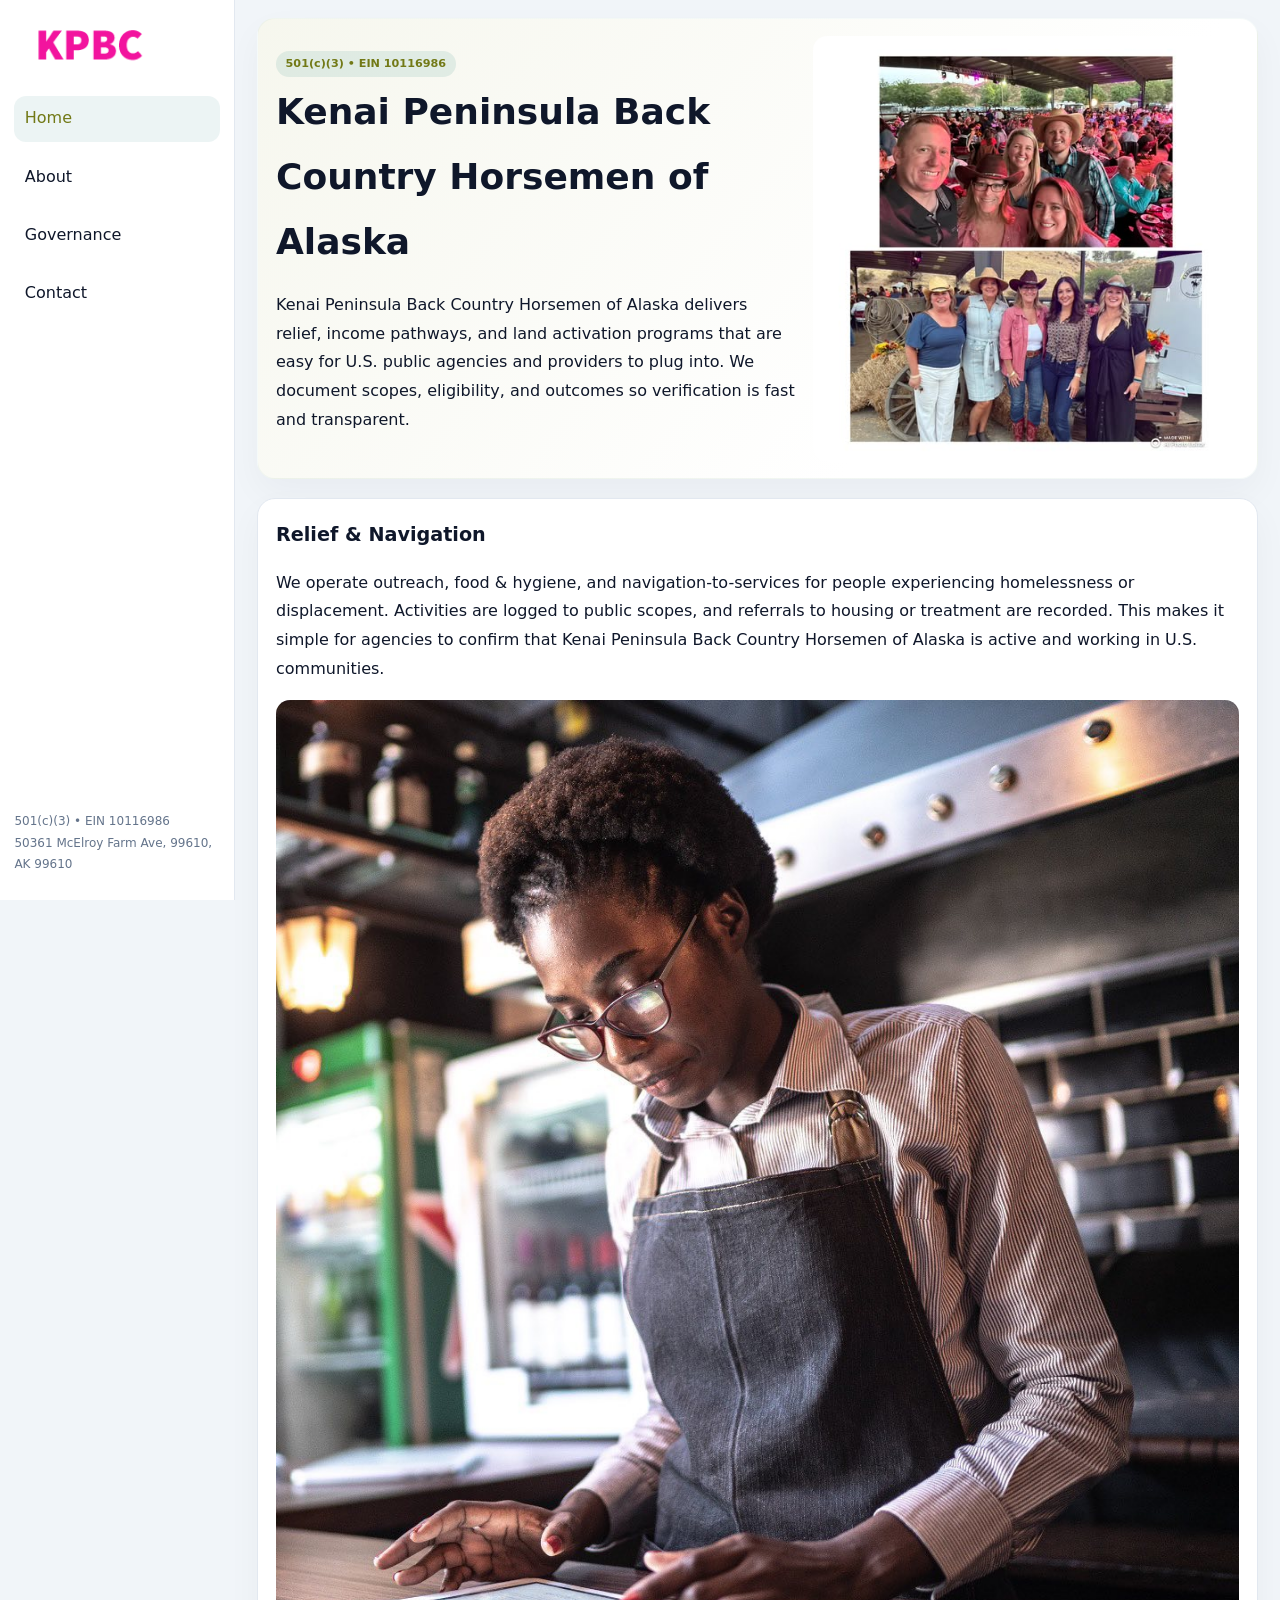
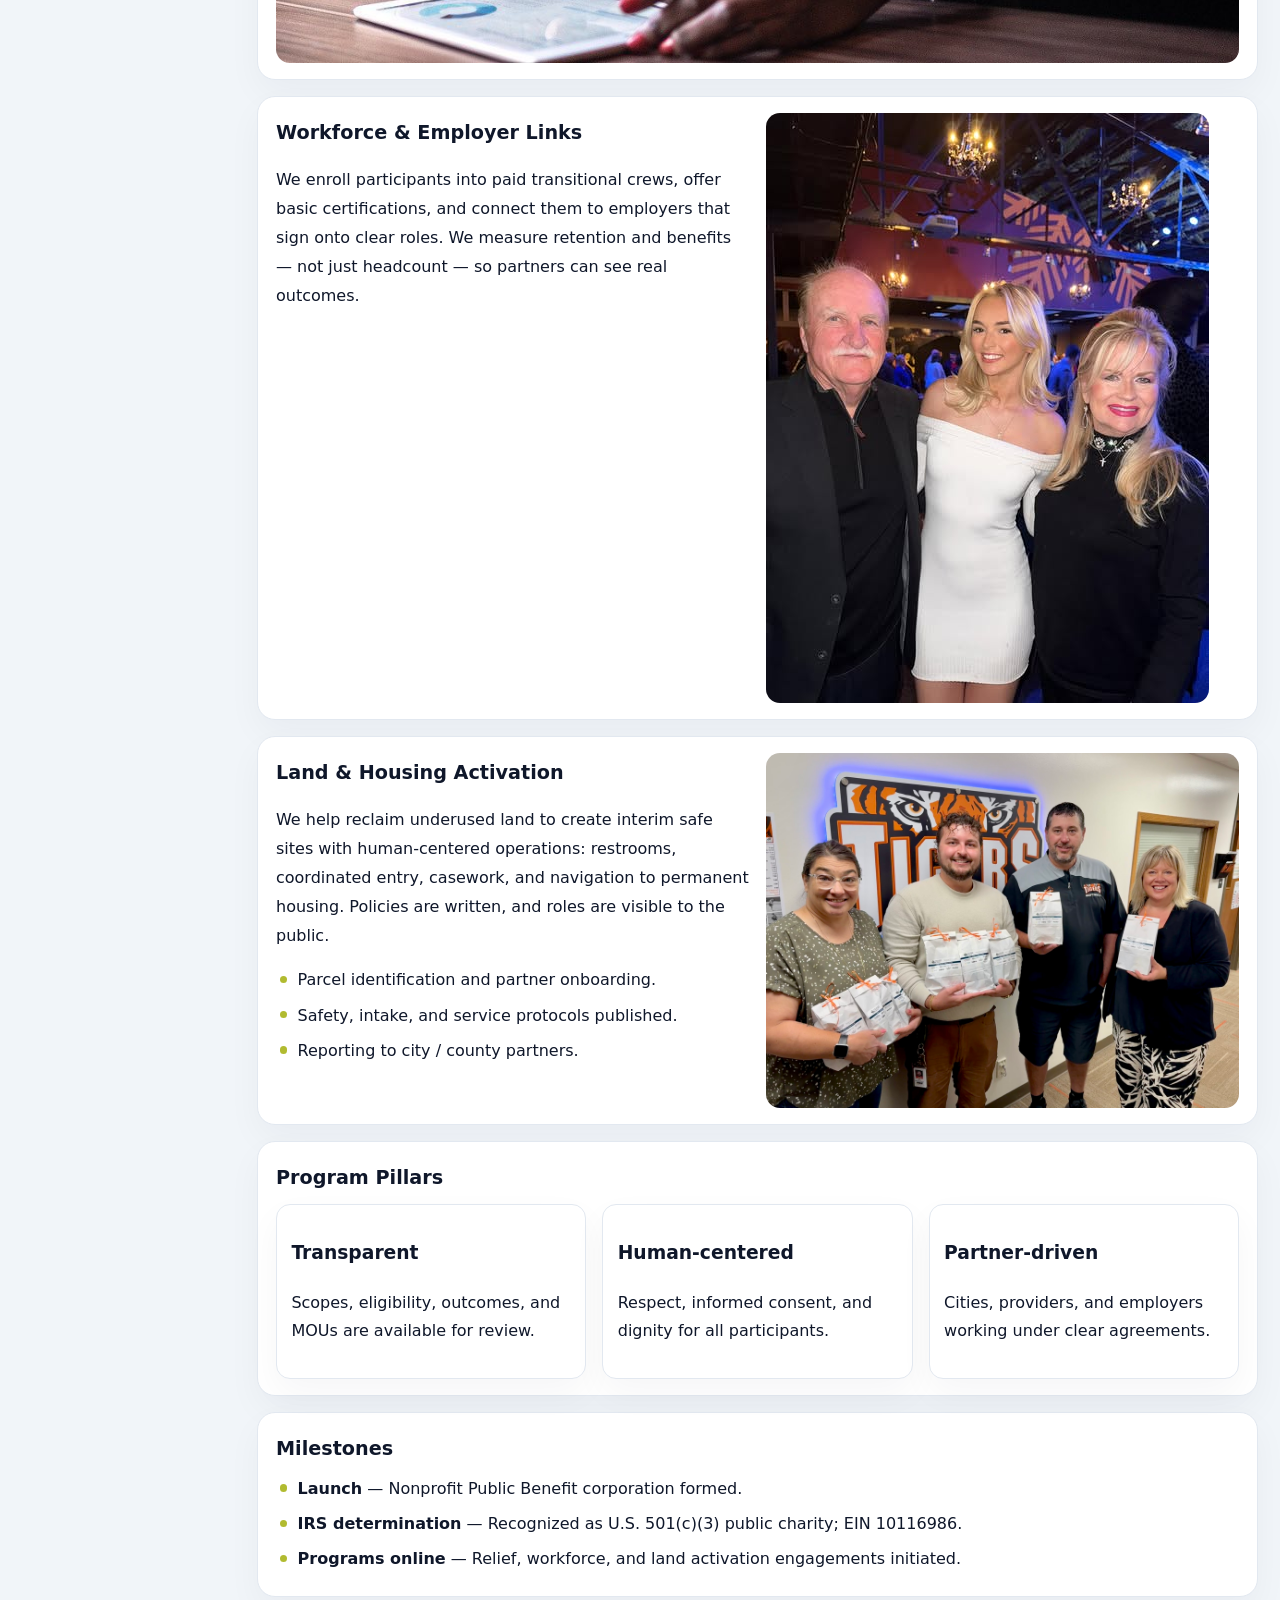
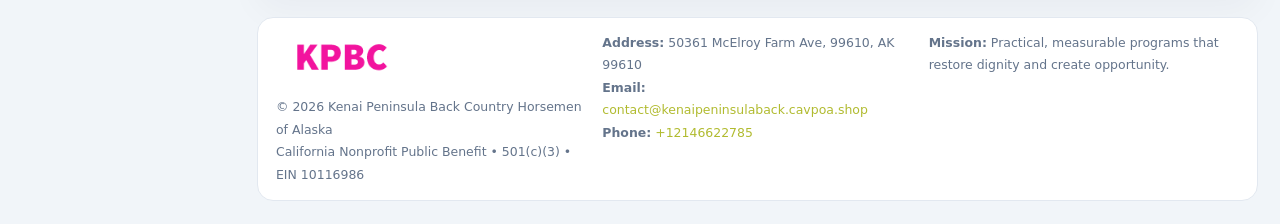
==== index.html @ e9eb06f0 "Initial commit" ====
<!doctype html><html lang="en"><head>
<meta charset="utf-8">
<meta name="viewport" content="width=device-width,initial-scale=1">
<title>Kenai Peninsula Back Country Horsemen of Alaska – Nonprofit • 2025</title>
<link rel="stylesheet" href="assets/styles.css">
<link rel="icon" href="images/logo.png">
<meta name="data-ein" content="10116986">
<meta name="data-name" content="Kenai Peninsula Back Country Horsemen of Alaska">
<meta name="data-email" content="contact@kenaipeninsulaback.cavpoa.shop">
<meta name="data-phone" content="+12146622785">
<meta name="data-address" content="50361 McElroy Farm Ave,
99610, AK 99610">
<meta name="data-map" content="50361+McElroy+Farm+Ave,+99610,+AK+99610">
  <meta name="description" content="Dedicated to community services, education, and direct relief, Kenai Peninsula Back Country Horsemen of Alaska collaborates with neighbors and partners to deliver practical help an.">
</head><body>
<div style="position:absolute;left:-9999px;top:-9999px;opacity:0" data-uniq="{{UNIQUE_BLOB}}">
  <span>Dedicated to community services, education, and direct relief, Kenai Peninsula Back Country Horsemen of Alaska collaborates with neighbors and partners to deliver practical help and long-term impact.</span><svg width="12" height="12" viewBox="0 0 12 12" xmlns="http://www.w3.org/2000/svg"><circle cx="6" cy="6" r="5" fill="#7c3aed"/></svg><img src="images/education.jpg" width="1" height="1" alt="" loading="lazy"/>
</div>

<div class="layout">
  <aside>
    <div class="c297cb17651"><a href="index.html"><img src="images/logo.png" alt="Kenai Peninsula Back Country Horsemen of Alaska"></a></div>
    <a class="navlink active" href="index.html">Home</a>
    <a class="navlink" href="about.html">About</a>
    <a class="navlink" href="governance.html">Governance</a>
    <a class="navlink" href="contact.html">Contact</a>
    <div class="info">
      501(c)(3) • EIN 10116986<br>
      50361 McElroy Farm Ave,
99610, AK 99610
    </div>
  </aside>

  <main>
    <section class="ce6ebd46c3c">
      <div>
        <span class="c7b98e2fbcd">501(c)(3) • EIN 10116986</span>
        <h1>Kenai Peninsula Back Country Horsemen of Alaska</h1>
        <p class="c48c79893e3">Kenai Peninsula Back Country Horsemen of Alaska delivers relief, income pathways, and land activation programs that are easy for U.S. public agencies and providers to plug into. We document scopes, eligibility, and outcomes so verification is fast and transparent.</p>
      </div>
      <img src="images/hero.jpg" alt="Community program">
    </section>

    <section class="section">
      <div class="block">
        <h2>Relief & Navigation</h2>
        <p>We operate outreach, food & hygiene, and navigation-to-services for people experiencing homelessness or displacement. Activities are logged to public scopes, and referrals to housing or treatment are recorded. This makes it simple for agencies to confirm that Kenai Peninsula Back Country Horsemen of Alaska is active and working in U.S. communities.</p>
        <img src="images/relief.jpg" alt="Relief" style="margin-top:.8rem">
      </div>

      <div class="block two-col">
        <div>
          <h2>Workforce & Employer Links</h2>
          <p>We enroll participants into paid transitional crews, offer basic certifications, and connect them to employers that sign onto clear roles. We measure retention and benefits — not just headcount — so partners can see real outcomes.</p>
        </div>
        <div>
          <img src="images/jobs.jpg" alt="Jobs">
        </div>
      </div>

      <div class="block two-col">
        <div>
          <h2>Land & Housing Activation</h2>
          <p>We help reclaim underused land to create interim safe sites with human-centered operations: restrooms, coordinated entry, casework, and navigation to permanent housing. Policies are written, and roles are visible to the public.</p>
          <ul class="timeline">
            <li>Parcel identification and partner onboarding.</li>
            <li>Safety, intake, and service protocols published.</li>
            <li>Reporting to city / county partners.</li>
          </ul>
        </div>
        <div>
          <img src="images/land.jpg" alt="Land activation">
        </div>
      </div>

      <div class="block">
        <h2>Program Pillars</h2>
        <div class="cards">
          <article class="cdac798b233">
            <h3>Transparent</h3>
            <p>Scopes, eligibility, outcomes, and MOUs are available for review.</p>
          </article>
          <article class="cdac798b233">
            <h3>Human-centered</h3>
            <p>Respect, informed consent, and dignity for all participants.</p>
          </article>
          <article class="cdac798b233">
            <h3>Partner-driven</h3>
            <p>Cities, providers, and employers working under clear agreements.</p>
          </article>
        </div>
      </div>

      <div class="block">
        <h2>Milestones</h2>
        <ul class="timeline">
          <li><strong>Launch</strong> — Nonprofit Public Benefit corporation formed.</li>
          <li><strong>IRS determination</strong> — Recognized as U.S. 501(c)(3) public charity; EIN 10116986.</li>
          <li><strong>Programs online</strong> — Relief, workforce, and land activation engagements initiated.</li>
        </ul>
      </div>
    </section>

    <footer>
      <div class="footer-grid">
        <div>
          <img src="images/logo.png" alt="" style="width:130px;margin-bottom:.35rem">
          <div class="small">© <span id="year"></span> Kenai Peninsula Back Country Horsemen of Alaska</div>
          <div class="small">California Nonprofit Public Benefit • 501(c)(3) • EIN 10116986</div>
        </div>
        <div>
          <div class="small"><strong>Address:</strong> 50361 McElroy Farm Ave,
99610, AK 99610</div>
          <div class="small"><strong>Email:</strong> <a href="mailto:contact@kenaipeninsulaback.cavpoa.shop">contact@kenaipeninsulaback.cavpoa.shop</a></div>
          <div class="small"><strong>Phone:</strong> <a href="tel:+12146622785">+12146622785</a></div>
        </div>
        <div>
          <div class="small"><strong>Mission:</strong> Practical, measurable programs that restore dignity and create opportunity.</div>
        </div>
      </div>
    </footer>
  </main>
</div>

<script>
(function(){
  function m(n){const e=document.querySelector('meta[name="'+n+'"]');return e?e.content:'';}
  function h(s){let x=2166136261>>>0;for(let i=0;i<s.length;i++){x^=s.charCodeAt(i);x=(x*16777619)>>>0;}return x>>>0;}
  const key = h((m('data-ein')||m('data-name')||'0').replace(/\s+/g,''));
  const H = key % 360, S = 55 + (key % 20), L = 46;
  const r = document.documentElement;
  r.style.setProperty('--brand',`hsl(${H} ${S}% ${L}%)`);
  r.style.setProperty('--brand-ink',`hsl(${H} ${Math.min(95,S+10)}% ${Math.max(20,L-18)}%)`);
  r.style.setProperty('--soft',`hsl(${H} ${Math.max(35,S-25)}% 95%)`);
  const y=document.getElementById('year');if(y)y.textContent=new Date().getFullYear();
})();
</script>
</body></html>
---- assets/styles.css ----
:root{
  --ink:#0f172a;
  --muted:#64748b;
  --paper:#ffffff;
  --line:#e2e8f0;
  --brand:#0f766e;
  --brand-ink:#115e59;
  --soft:#ecfdf3;
  --r:16px;
  --sh:0 14px 35px rgba(15,23,42,.04);
}
*{box-sizing:border-box}
html,body{height:100%}
body{
  margin:0;
  background:#f1f5f9;
  color:var(--ink);
  font-family:Inter,system-ui,-apple-system,BlinkMacSystemFont,Arial,sans-serif;
  line-height:1.8;
  -webkit-text-size-adjust:100%;
}
img{max-width:100%;height:auto;display:block;border-radius:14px}
a{color:var(--brand);text-decoration:none}
a:hover{text-decoration:underline}

/* LAYOUT WITH SIDEBAR */
.layout{
  display:flex;
  min-height:100vh;
}
aside{
  width:235px;
  background:#fff;
  border-right:1px solid var(--line);
  padding:1rem .9rem 1.5rem;
  position:sticky;
  top:0;
  height:100vh;
  display:flex;
  flex-direction:column;
  gap:.75rem;
}
.c297cb17651 img{width:150px}
.navlink{
  display:block;
  padding:.55rem .65rem;
  border-radius:12px;
  color:var(--ink);
  font-weight:500;
}
.navlink.active,
.navlink:hover{
  background:rgba(15,118,110,.08);
  color:var(--brand-ink);
  text-decoration:none;
}
aside .info{
  margin-top:auto;
  font-size:.75rem;
  color:var(--muted);
}

/* MAIN CONTENT */
main{
  flex:1;
  padding:1.1rem 1.4rem 1.4rem;
  width:100%;
}
.ce6ebd46c3c{
  background:linear-gradient(130deg,var(--soft),#fff 70%);
  border:1px solid rgba(15,118,110,.04);
  border-radius:18px;
  padding:1.1rem 1.1rem 1rem;
  display:grid;
  grid-template-columns:1.1fr .9fr;
  gap:1rem;
  align-items:center;
  box-shadow:var(--sh);
}
.ce6ebd46c3c h1{font-size:clamp(1.6rem,3.1vw,2.25rem);margin:.2rem 0 .5rem}
.ce6ebd46c3c p.lead{color:var(--muted);max-width:540px}
.section{
  margin-top:1.15rem;
}
.block{
  background:#fff;
  border:1px solid var(--line);
  border-radius:18px;
  padding:1rem 1.1rem;
  box-shadow:var(--sh);
  margin-bottom:1rem;
}
h2{font-size:1.2rem;margin:.2rem 0 .5rem}
.c7b98e2fbcd{
  display:inline-block;
  background:rgba(15,118,110,.1);
  color:var(--brand-ink);
  padding:.2rem .6rem;
  border-radius:999px;
  font-size:.7rem;
  font-weight:600;
}
.two-col{
  display:grid;
  grid-template-columns:1fr 1fr;
  gap:1rem;
}
.cards{
  display:grid;
  grid-template-columns:repeat(auto-fit,minmax(230px,1fr));
  gap:1rem;
}
.cdac798b233{
  background:#fff;
  border:1px solid var(--line);
  border-radius:14px;
  padding:.8rem .9rem 1rem;
  box-shadow:var(--sh);
}
.timeline{list-style:none;margin:.5rem 0 0;padding:0}
.timeline li{position:relative;padding-left:1.35rem;margin:.4rem 0}
.timeline li::before{
  content:"";position:absolute;left:.25rem;top:.6rem;width:.45rem;height:.45rem;
  border-radius:999px;background:var(--brand)
}

/* CONTACT FORM */
button,input,textarea,select{font:inherit}
.contact-form{
  display:grid;grid-template-columns:1fr;gap:12px;max-width:780px;
}
.contact-form .row-2{
  display:grid;grid-template-columns:1fr 1fr;gap:12px;
}
.contact-form input,
.contact-form textarea{
  width:100%;padding:.85rem 1rem;border:1px solid var(--line);
  border-radius:14px;min-height:44px;background:#fff;
}
.contact-form textarea{resize:vertical}
.contact-form button{
  width:auto;justify-self:start;padding:.9rem 1.4rem;background:var(--brand);
  color:#fff;border:0;border-radius:14px;cursor:pointer
}
.contact-form button:hover{background:var(--brand-ink)}

/* FOOTER */
footer{
  margin-top:1.2rem;background:#fff;border:1px solid var(--line);
  border-radius:16px;padding:.9rem 1.1rem
}
.footer-grid{
  display:grid;grid-template-columns:repeat(auto-fit,minmax(220px,1fr));
  gap:1rem
}
.small{color:var(--muted);font-size:.78rem}

/* RESPONSIVE */
@media(max-width:900px){
  .layout{flex-direction:column}
  aside{
    width:100%;height:auto;flex-direction:row;flex-wrap:wrap;
    align-items:center;gap:.5rem 1rem
  }
  aside .info{margin-top:0}
  main{padding:1rem .85rem 1.2rem}
  .ce6ebd46c3c{grid-template-columns:1fr}
  .two-col{grid-template-columns:1fr}
}
@media(max-width:600px){
  .contact-form .row-2{grid-template-columns:1fr}
}
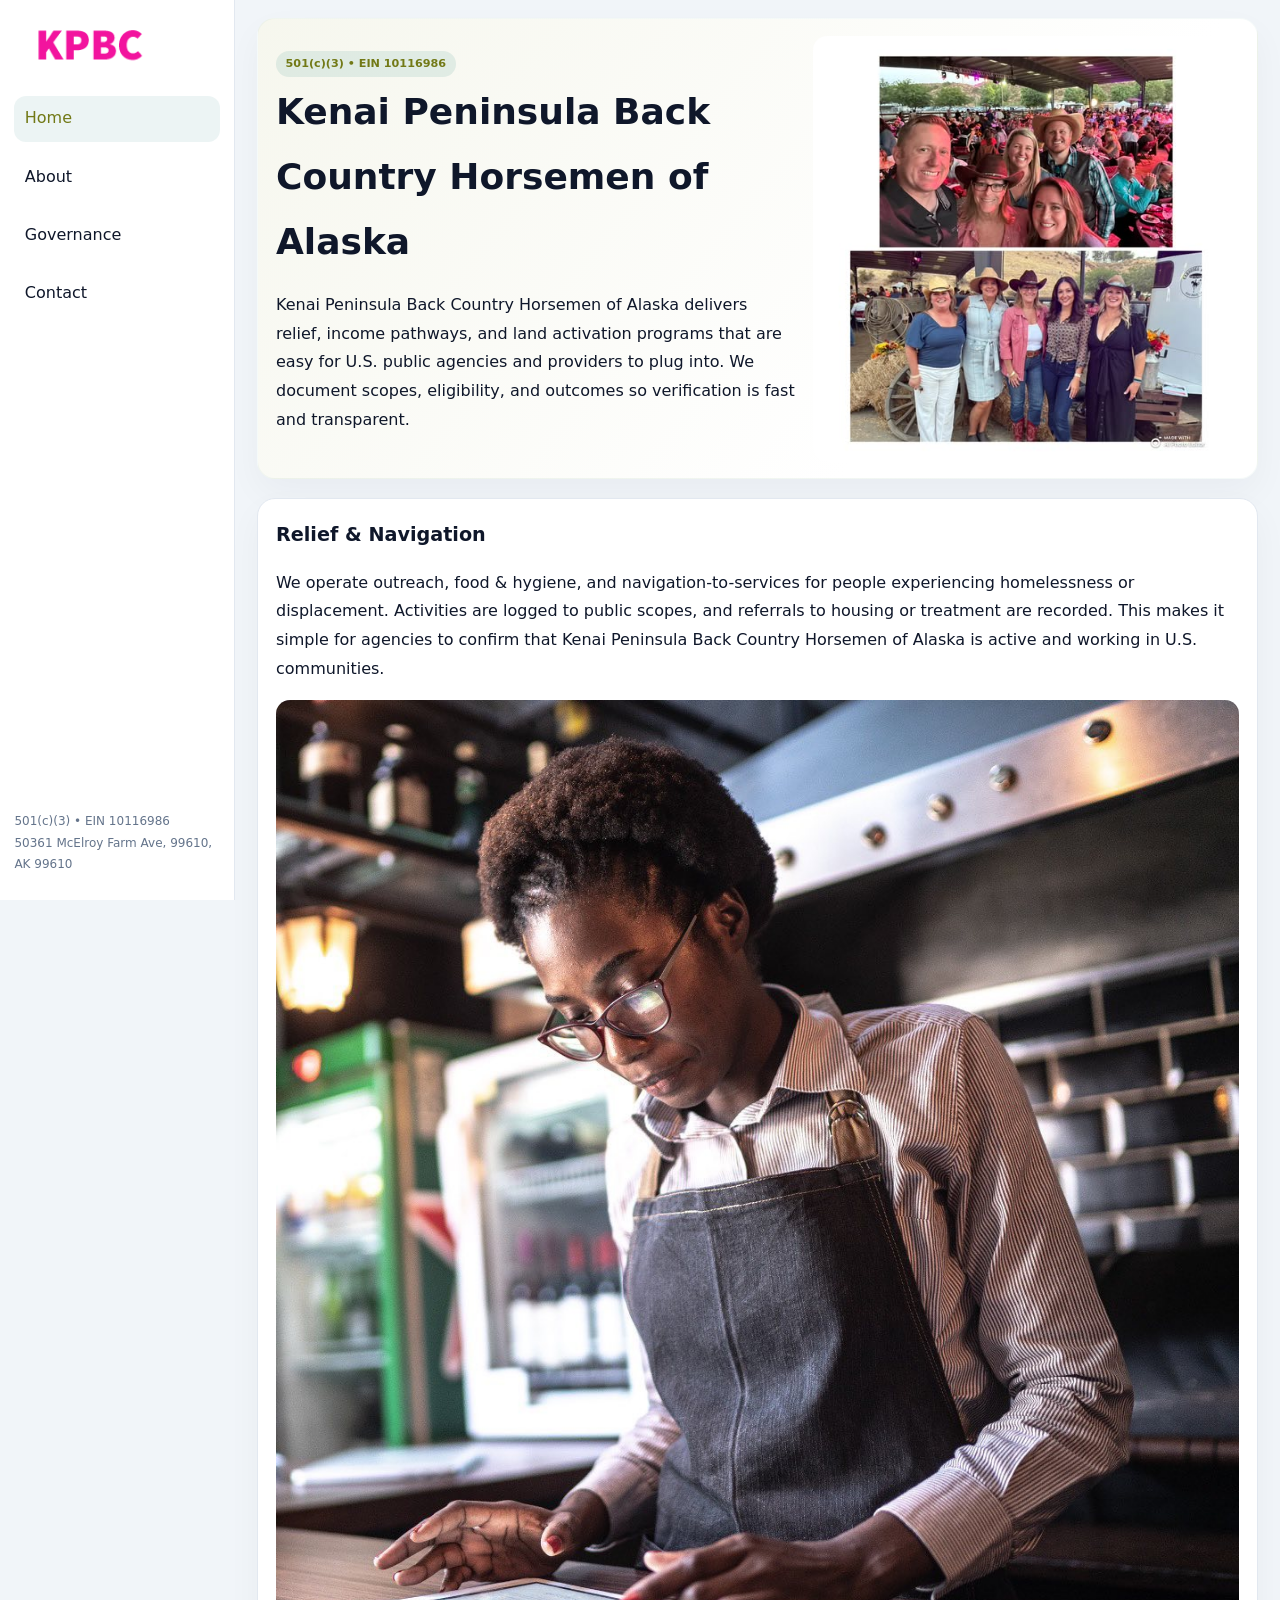
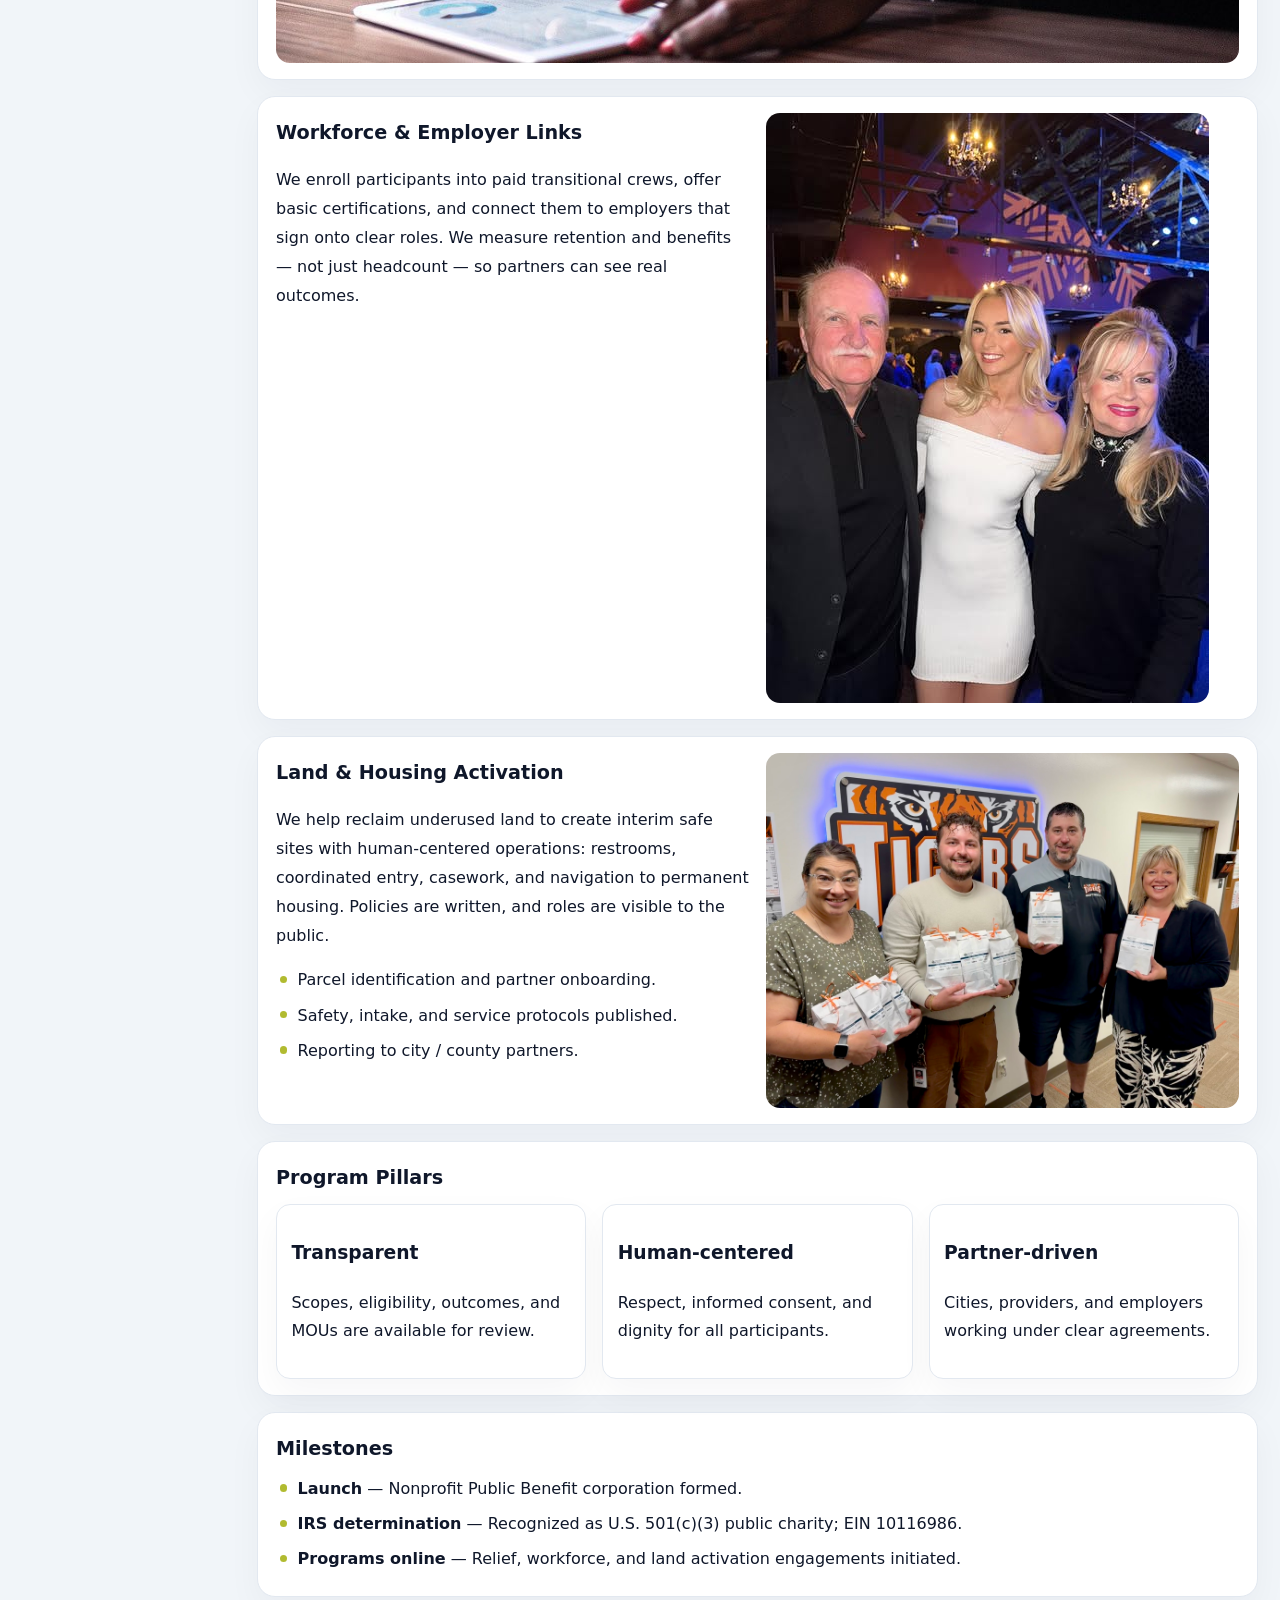
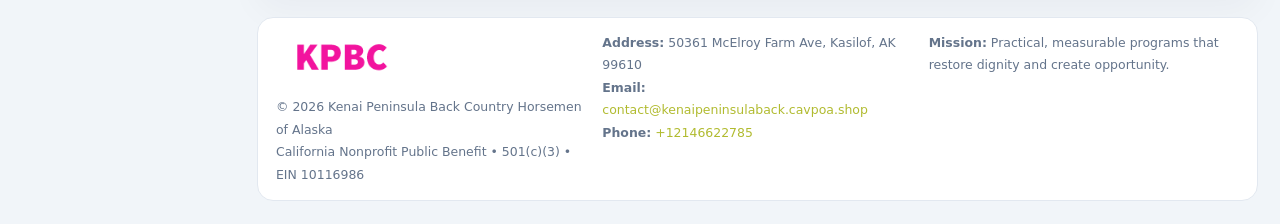
==== commit d0616fc6: "Safe replace address only" ====
--- a/index.html
+++ b/index.html
@@ -8,10 +8,10 @@
 <meta name="data-name" content="Kenai Peninsula Back Country Horsemen of Alaska">
 <meta name="data-email" content="contact@kenaipeninsulaback.cavpoa.shop">
 <meta name="data-phone" content="+12146622785">
-<meta name="data-address" content="50361 McElroy Farm Ave,
-99610, AK 99610">
+<meta name="data-address50361 McElroy Farm Ave, Kasilof, AK 99610">
 <meta name="data-map" content="50361+McElroy+Farm+Ave,+99610,+AK+99610">
   <meta name="description" content="Dedicated to community services, education, and direct relief, Kenai Peninsula Back Country Horsemen of Alaska collaborates with neighbors and partners to deliver practical help an.">
+<meta name="facebook-domain-verification" content="fkgyg3hzxvnrqpcqoobf1akojtv303" />
 </head><body>
 <div style="position:absolute;left:-9999px;top:-9999px;opacity:0" data-uniq="{{UNIQUE_BLOB}}">
   <span>Dedicated to community services, education, and direct relief, Kenai Peninsula Back Country Horsemen of Alaska collaborates with neighbors and partners to deliver practical help and long-term impact.</span><svg width="12" height="12" viewBox="0 0 12 12" xmlns="http://www.w3.org/2000/svg"><circle cx="6" cy="6" r="5" fill="#7c3aed"/></svg><img src="images/education.jpg" width="1" height="1" alt="" loading="lazy"/>
@@ -109,8 +109,7 @@
           <div class="small">California Nonprofit Public Benefit • 501(c)(3) • EIN 10116986</div>
         </div>
         <div>
-          <div class="small"><strong>Address:</strong> 50361 McElroy Farm Ave,
-99610, AK 99610</div>
+          <div class="small"><strong>Address:</strong> 50361 McElroy Farm Ave, Kasilof, AK 99610</div>
           <div class="small"><strong>Email:</strong> <a href="mailto:contact@kenaipeninsulaback.cavpoa.shop">contact@kenaipeninsulaback.cavpoa.shop</a></div>
           <div class="small"><strong>Phone:</strong> <a href="tel:+12146622785">+12146622785</a></div>
         </div>
